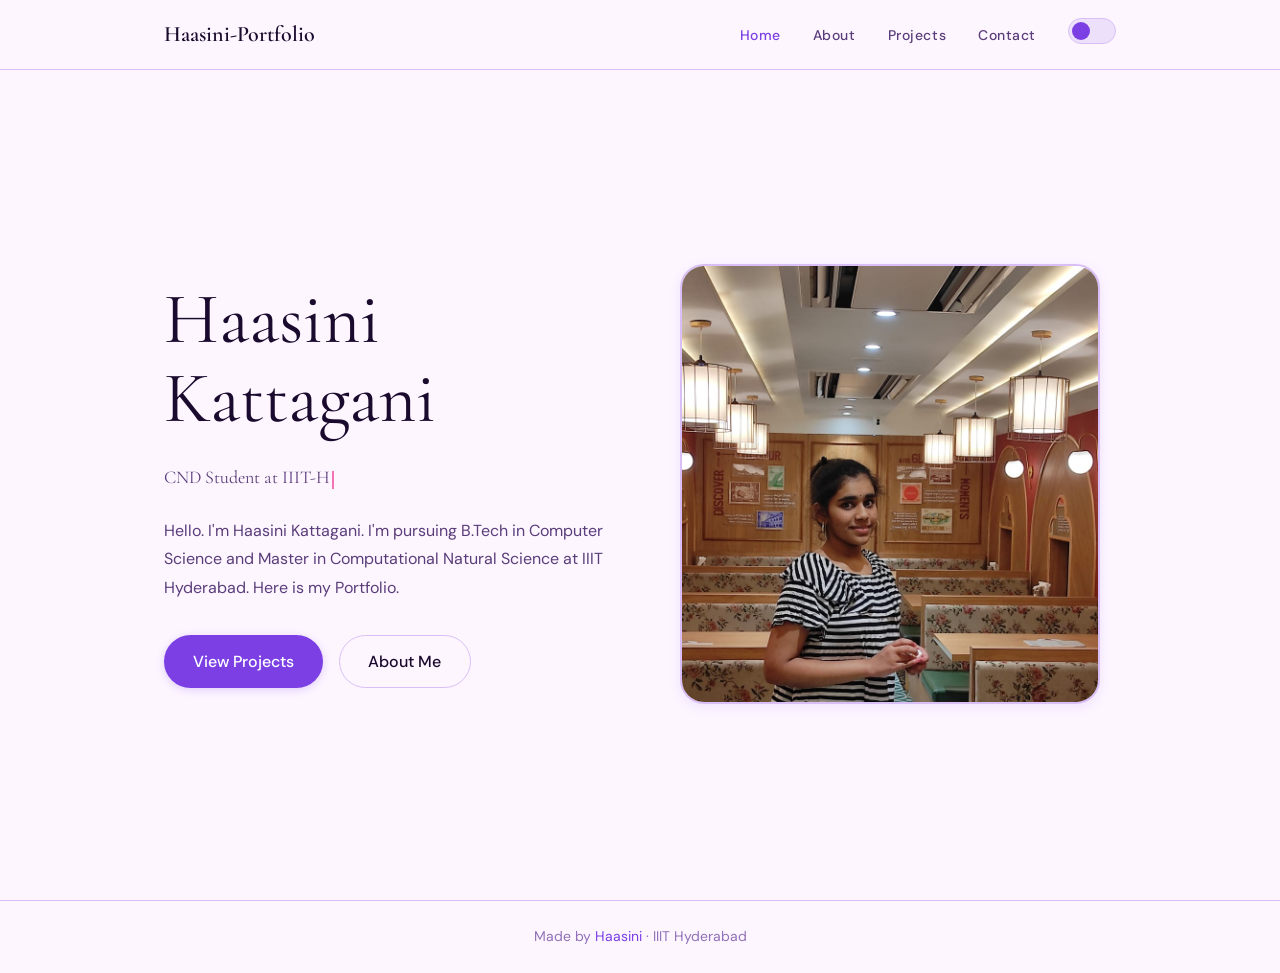
==== index.html @ a5811882 "my personal website" ====
<!DOCTYPE html>
<html lang="en" data-theme="light">
<head>
  <meta charset="UTF-8" />
  <meta name="viewport" content="width=device-width, initial-scale=1.0" />
  <meta name="description" content="Personal portfolio of Haasini Kattagani — CND student at IIIT Hyderabad." />
  <title>Haasini Kattagani — Portfolio</title>
  <link rel="stylesheet" href="css/style.css" />
  <style>
    .hero {
      min-height: calc(100vh - 68px);
      align-items: center;
      padding-top: var(--space-16);
      padding-bottom: var(--space-16);
    }

    .hero-name {
      font-size: clamp(2.6rem, 6vw, 4.5rem);
      font-weight: 400;
      color: var(--color-text-primary);
      margin-bottom: var(--space-6);
    }

    .hero-avatar {
      width: 420px;
      height: 440px;
      border-radius: 24px;
      object-fit: cover;
      object-position: top;
      border: 2px solid var(--color-border);
      box-shadow: var(--shadow-md);
    }

    .hero-typed-wrap {
      margin-bottom: var(--space-6);
      font-size: var(--text-lg);
      min-height: 1.8rem;
    }

    .btn {
      padding: 0.75rem 1.8rem;
      font-size: var(--text-base);
    }

    .home-footer-note {
      text-align: center;
      padding: var(--space-6);
      color: var(--color-text-muted);
      font-size: var(--text-sm);
      border-top: 1px solid var(--color-border);
    }

    .home-footer-note a { color: var(--color-accent); }

    [data-theme="dark"] .hero-avatar {
      box-shadow: 0 0 0 3px var(--color-accent-soft), var(--shadow-md);
    }
  </style>
</head>
<body>

  <nav role="navigation" aria-label="Main navigation">
    <div class="nav-inner">
      <a href="index.html" class="nav-logo" aria-label="Home">Haasini-Portfolio</a>
      <ul id="nav-links" class="nav-links" role="list">
        <li><a href="index.html">Home</a></li>
        <li><a href="about.html">About</a></li>
        <li><a href="projects.html">Projects</a></li>
        <li><a href="contact.html">Contact</a></li>
        <li>
          <button class="theme-toggle" id="theme-toggle" aria-label="Toggle dark mode"></button>
        </li>
      </ul>
      <button class="nav-hamburger" id="nav-hamburger" aria-expanded="false" aria-controls="nav-links" aria-label="Open menu">
        <span></span><span></span><span></span>
      </button>
    </div>
  </nav>

  <main>
    <section class="hero" aria-labelledby="hero-name">

      <div class="hero-text">
        <h1 class="hero-name" id="hero-name">Haasini Kattagani</h1>
        <div class="hero-typed-wrap" aria-live="polite">
          <span id="typed-el"></span><span class="typed-cursor" aria-hidden="true"></span>
        </div>
        <p class="hero-desc">
          Hello. I'm Haasini Kattagani. I'm pursuing B.Tech in Computer Science
          and Master in Computational Natural Science at IIIT Hyderabad.
          Here is my Portfolio.
        </p>
        <div class="hero-cta">
          <a href="projects.html" class="btn btn-primary">View Projects</a>
          <a href="about.html" class="btn btn-outline">About Me</a>
        </div>
      </div>

      <div class="hero-image-wrap">
        <img
          src="IMG-20220605-WA0000.jpg"
          alt="Haasini Kattagani"
          class="hero-avatar"
        />
      </div>

    </section>
  </main>

  <footer>
    <p>Made by <a href="about.html">Haasini</a> · IIIT Hyderabad</p>
  </footer>

  <script src="js/nav.js"></script>
  <script src="js/typed.js"></script>
  <script src="js/about.js"></script>
  <script>
    initTheme();
    initNav();
    initScrollReveal();

    const typedEl = document.getElementById('typed-el');
    if (typedEl) {
      const typer = new TypedText(typedEl, {
        strings: ['CND Student at IIIT-H', 'UG1' , 'welcome to my personal website'],
        typingSpeed: 75,
        eraseSpeed: 45,
        pauseDuration: 2000
      });
      typer.start();
    }
  </script>
</body>
</html>
---- css/style.css ----
@import url('https://fonts.googleapis.com/css2?family=Cormorant+Garamond:ital,wght@0,400;0,600;1,400&family=DM+Sans:wght@300;400;500&display=swap');

:root {

  --color-bg:             #fdf6ff;
  --color-surface:        #f5e9ff;
  --color-surface-alt:    #ede0fa;
  --color-border:         #d9bff5;
  --color-text-primary:   #1a0a2e;
  --color-text-secondary: #5a3d7a;
  --color-text-muted:     #9070b8;
  --color-accent:         #7b3fe4;
  --color-accent-soft:    #c084fc;
  --color-pink:           #f472b6;
  --color-pink-soft:      #fce7f3;
  --color-link:           #7b3fe4;
  --color-nav-bg:         rgba(253, 246, 255, 0.92);
  --color-card-bg:        #ffffff;
  --color-tag-bg:         #ede0fa;
  --color-tag-text:       #6d28d9;
  --color-success:        #10b981;


  --text-xs:   0.75rem;
  --text-sm:   0.875rem;
  --text-base: 1rem;
  --text-lg:   1.125rem;
  --text-xl:   1.375rem;
  --text-2xl:  1.75rem;
  --text-3xl:  2.25rem;
  --text-4xl:  3rem;
  --text-5xl:  4rem;

  --space-1:  0.25rem;
  --space-2:  0.5rem;
  --space-3:  0.75rem;
  --space-4:  1rem;
  --space-6:  1.5rem;
  --space-8:  2rem;
  --space-10: 2.5rem;
  --space-12: 3rem;
  --space-16: 4rem;
  --space-24: 6rem;

  --radius-sm:   6px;
  --radius-md:   12px;
  --radius-lg:   18px;
  --radius-pill: 999px;
  --shadow-sm:   0 1px 4px rgba(123, 63, 228, 0.07);
  --shadow-md:   0 3px 12px rgba(123, 63, 228, 0.11);
  --transition-theme: background-color 500ms ease, color 500ms ease,
                      border-color 500ms ease, box-shadow 500ms ease;
  --font-display: 'Cormorant Garamond', serif;
  --font-body:    'DM Sans', sans-serif;
}

[data-theme="dark"] {
  --color-bg:             #0e0818;
  --color-surface:        #1a1028;
  --color-surface-alt:    #241535;
  --color-border:         #3d2260;
  --color-text-primary:   #f0e6ff;
  --color-text-secondary: #c4a8e8;
  --color-text-muted:     #8b6baa;
  --color-accent:         #a855f7;
  --color-accent-soft:    #d8b4fe;
  --color-pink:           #f9a8d4;
  --color-pink-soft:      #3d1a2e;
  --color-link:           #c084fc;
  --color-nav-bg:         rgba(14, 8, 24, 0.92);
  --color-card-bg:        #1a1028;
  --color-tag-bg:         #2d1a4a;
  --color-tag-text:       #c084fc;
  --color-success:        #34d399;
}


*, *::before, *::after { box-sizing: border-box; margin: 0; padding: 0; }

html { scroll-behavior: smooth; font-size: 16px; }

body {
  font-family: var(--font-body);
  font-size: var(--text-base);
  line-height: 1.7;
  color: var(--color-text-primary);
  background-color: var(--color-bg);
  transition: var(--transition-theme);
  min-height: 100vh;
}

img { max-width: 100%; height: auto; display: block; }
a { color: var(--color-link); text-decoration: none; }
a:hover { text-decoration: underline; }
ul { list-style: none; }
button { cursor: pointer; font-family: var(--font-body); border: none; background: none; }

:focus-visible {
  outline: 2px solid var(--color-accent);
  outline-offset: 3px;
  border-radius: var(--radius-sm);
}


.container {
  max-width: 1000px;
  margin: 0 auto;
  padding: 0 var(--space-6);
}

nav {
  position: fixed;
  top: 0; left: 0; right: 0;
  z-index: 100;
  background: var(--color-nav-bg);
  backdrop-filter: blur(10px);
  -webkit-backdrop-filter: blur(10px);
  border-bottom: 1px solid var(--color-border);
  transition: var(--transition-theme);
}

.nav-inner {
  display: flex;
  align-items: center;
  justify-content: space-between;
  padding: var(--space-4) var(--space-6);
  max-width: 1000px;
  margin: 0 auto;
}

.nav-logo {
  font-family: var(--font-display);
  font-size: var(--text-xl);
  font-weight: 600;
  color: var(--color-text-primary);
  text-decoration: none;
}

.nav-links {
  display: flex;
  align-items: center;
  gap: var(--space-8);
}

.nav-links a {
  font-size: var(--text-sm);
  font-weight: 500;
  color: var(--color-text-secondary);
  letter-spacing: 0.04em;
  text-decoration: none;
  transition: color 200ms ease;
}

.nav-links a:hover,
.nav-links a.active { color: var(--color-accent); }

.theme-toggle {
  width: 48px;
  height: 26px;
  border-radius: var(--radius-pill);
  background: var(--color-surface-alt);
  border: 1px solid var(--color-border);
  position: relative;
  transition: background 500ms ease, border-color 500ms ease;
}

.theme-toggle::after {
  content: '';
  position: absolute;
  top: 3px; left: 3px;
  width: 18px; height: 18px;
  border-radius: 50%;
  background: var(--color-accent);
  transition: transform 500ms ease;
}

[data-theme="dark"] .theme-toggle::after { transform: translateX(22px); }

.nav-hamburger {
  display: none;
  flex-direction: column;
  gap: 5px;
  padding: var(--space-2);
}

.nav-hamburger span {
  display: block;
  width: 22px; height: 2px;
  background: var(--color-text-primary);
  transition: all 250ms ease;
}


main { padding-top: 68px; }


.hero {
  max-width: 1000px;
  margin: 0 auto;
  padding: var(--space-16) var(--space-6) var(--space-12);
  display: grid;
  grid-template-columns: 1fr 1fr;
  gap: var(--space-12);
  align-items: center;
  animation: fadeIn 0.5s ease both;
}

.hero-greeting {
  font-size: var(--text-sm);
  font-weight: 500;
  letter-spacing: 0.12em;
  text-transform: uppercase;
  color: var(--color-accent);
  margin-bottom: var(--space-3);
}

.hero-name {
  font-family: var(--font-display);
  font-size: clamp(2.5rem, 6vw, var(--text-5xl));
  font-weight: 400;
  line-height: 1.1;
  color: var(--color-text-primary);
  margin-bottom: var(--space-3);
}

.hero-name em { font-style: italic; color: var(--color-accent); }

.hero-typed-wrap {
  font-size: var(--text-lg);
  font-family: var(--font-display);
  color: var(--color-text-secondary);
  min-height: 2rem;
  margin-bottom: var(--space-6);
}

.typed-cursor {
  display: inline-block;
  width: 2px;
  height: 1em;
  background: var(--color-pink);
  margin-left: 2px;
  vertical-align: middle;
  animation: blink 1s step-end infinite;
}

@keyframes blink {
  0%, 100% { opacity: 1; }
  50%       { opacity: 0; }
}

.hero-desc {
  font-size: var(--text-base);
  color: var(--color-text-secondary);
  max-width: 440px;
  line-height: 1.8;
  margin-bottom: var(--space-8);
}

.hero-cta {
  display: flex;
  gap: var(--space-4);
  flex-wrap: wrap;
}

.hero-image-wrap {
  display: flex;
  justify-content: center;
}

.hero-avatar {
  width: 300px; height: 300px;
  border-radius: var(--radius-lg);
  object-fit: cover;
  border: 2px solid var(--color-border);
  box-shadow: var(--shadow-md);
}

.hero-avatar-placeholder {
  width: 300px; height: 300px;
  border-radius: var(--radius-lg);
  background: var(--color-surface);
  border: 2px solid var(--color-border);
  display: flex;
  align-items: center;
  justify-content: center;
  flex-direction: column;
  gap: var(--space-3);
}

.hero-avatar-placeholder svg { opacity: 0.35; color: var(--color-accent); }
.hero-avatar-placeholder span { font-size: var(--text-sm); color: var(--color-text-muted); }


.btn {
  display: inline-flex;
  align-items: center;
  gap: var(--space-2);
  padding: 0.6rem 1.4rem;
  border-radius: var(--radius-pill);
  font-size: var(--text-sm);
  font-weight: 500;
  transition: opacity 180ms ease, box-shadow 180ms ease;
  text-decoration: none;
}

.btn:hover { opacity: 0.82; text-decoration: none; }

.btn-primary {
  background: var(--color-accent);
  color: #fff;
  box-shadow: 0 2px 8px rgba(123, 63, 228, 0.22);
}

.btn-outline {
  border: 1.5px solid var(--color-border);
  color: var(--color-text-primary);
}

.btn-outline:hover {
  border-color: var(--color-accent);
  color: var(--color-accent);
  opacity: 1;
}


.section-label {
  font-size: var(--text-xs);
  letter-spacing: 0.18em;
  text-transform: uppercase;
  color: var(--color-accent);
  font-weight: 500;
  margin-bottom: var(--space-2);
}

.section-title {
  font-family: var(--font-display);
  font-size: var(--text-3xl);
  font-weight: 400;
  color: var(--color-text-primary);
  margin-bottom: var(--space-8);
  line-height: 1.2;
}

.section-title em { font-style: italic; color: var(--color-accent); }


.skills-section {
  background: var(--color-surface);
  padding: var(--space-16) var(--space-6);
  transition: var(--transition-theme);
}

.skills-grid {
  display: grid;
  grid-template-columns: repeat(3, 1fr);
  gap: var(--space-6);
  max-width: 1000px;
  margin: 0 auto;
}

.skill-card {
  background: var(--color-card-bg);
  border: 1px solid var(--color-border);
  border-radius: var(--radius-md);
  padding: var(--space-6);
  transition: box-shadow 200ms ease, var(--transition-theme);
}

.skill-card:hover { box-shadow: var(--shadow-md); }
.skill-icon { font-size: 1.6rem; margin-bottom: var(--space-3); }

.skill-name {
  font-family: var(--font-display);
  font-size: var(--text-xl);
  font-weight: 400;
  color: var(--color-text-primary);
  margin-bottom: var(--space-2);
}

.skill-desc { font-size: var(--text-sm); color: var(--color-text-muted); line-height: 1.6; }


.featured-section {
  padding: var(--space-16) var(--space-6);
  max-width: 1000px;
  margin: 0 auto;
}

.featured-grid {
  display: grid;
  grid-template-columns: 2fr 1fr;
  grid-template-rows: auto auto;
  gap: var(--space-6);
}


.project-card {
  background: var(--color-card-bg);
  border: 1px solid var(--color-border);
  border-radius: var(--radius-md);
  padding: var(--space-6);
  display: flex;
  flex-direction: column;
  gap: var(--space-3);
  transition: box-shadow 200ms ease, var(--transition-theme);
}

.project-card:hover { box-shadow: var(--shadow-md); }
.project-card.hidden { display: none; }

.project-number {
  font-family: var(--font-display);
  font-size: var(--text-2xl);
  font-weight: 300;
  color: var(--color-border);
  line-height: 1;
}

.project-title {
  font-family: var(--font-display);
  font-size: var(--text-xl);
  font-weight: 400;
  color: var(--color-text-primary);
}

.project-desc { font-size: var(--text-sm); color: var(--color-text-secondary); line-height: 1.7; flex: 1; }

.project-tags { display: flex; flex-wrap: wrap; gap: var(--space-2); }

.tag {
  font-size: var(--text-xs);
  font-weight: 500;
  padding: 2px 10px;
  border-radius: var(--radius-pill);
  background: var(--color-tag-bg);
  color: var(--color-tag-text);
  transition: var(--transition-theme);
}

.project-meta {
  display: flex;
  flex-direction: column;
  gap: var(--space-3);
  padding-top: var(--space-4);
  border-top: 1px solid var(--color-border);
}

.project-meta-item { font-size: var(--text-xs); color: var(--color-text-muted); line-height: 1.6; }

.project-meta-item strong {
  color: var(--color-text-secondary);
  display: block;
  margin-bottom: 2px;
  font-size: var(--text-sm);
}


.page-hero {
  padding: var(--space-16) var(--space-6) var(--space-12);
  max-width: 1000px;
  margin: 0 auto;
  display: grid;
  grid-template-columns: 1fr 1fr;
  gap: var(--space-12);
  align-items: start;
  animation: fadeIn 0.5s ease both;
}

.page-tag {
  display: inline-block;
  font-size: var(--text-xs);
  letter-spacing: 0.15em;
  text-transform: uppercase;
  color: var(--color-accent);
  background: var(--color-surface);
  border: 1px solid var(--color-border);
  padding: 2px 12px;
  border-radius: var(--radius-pill);
  margin-bottom: var(--space-4);
}

.page-title {
  font-family: var(--font-display);
  font-size: var(--text-4xl);
  font-weight: 400;
  line-height: 1.1;
  color: var(--color-text-primary);
  margin-bottom: var(--space-4);
}

.page-title em { font-style: italic; color: var(--color-accent); }

.about-pfp-wrap { display: flex; justify-content: center; }

.about-pfp {
  width: 260px; height: 260px;
  border-radius: var(--radius-md);
  object-fit: cover;
  border: 2px solid var(--color-border);
  box-shadow: var(--shadow-sm);
}

.about-pfp-placeholder {
  width: 260px; height: 260px;
  border-radius: var(--radius-md);
  background: var(--color-surface);
  border: 2px solid var(--color-border);
  display: flex;
  align-items: center;
  justify-content: center;
  flex-direction: column;
  gap: var(--space-3);
}

.about-pfp-placeholder svg { opacity: 0.4; color: var(--color-accent); }
.about-pfp-placeholder span { font-size: var(--text-sm); color: var(--color-text-muted); }


.about-body {
  padding: 0 var(--space-6) var(--space-16);
  max-width: 1000px;
  margin: 0 auto;
}

.about-statement {
  font-size: var(--text-base);
  line-height: 1.9;
  color: var(--color-text-secondary);
  max-width: 720px;
  margin-bottom: var(--space-12);
}

.timeline-section { margin-bottom: var(--space-12); }

.timeline-section h2 {
  font-family: var(--font-display);
  font-size: var(--text-2xl);
  font-weight: 400;
  color: var(--color-text-primary);
  margin-bottom: var(--space-6);
}

.timeline-list {
  border-left: 2px solid var(--color-border);
  padding-left: var(--space-8);
}

.timeline-item { position: relative; margin-bottom: var(--space-3); }

.timeline-item::before {
  content: '';
  position: absolute;
  left: calc(-1 * var(--space-8) - 5px);
  top: 18px;
  width: 10px; height: 10px;
  border-radius: 50%;
  background: var(--color-accent);
  border: 2px solid var(--color-bg);
}

.timeline-item button {
  width: 100%;
  text-align: left;
  padding: var(--space-3) var(--space-4);
  background: var(--color-card-bg);
  border: 1px solid var(--color-border);
  border-radius: var(--radius-sm);
  color: var(--color-text-primary);
  font-size: var(--text-sm);
  font-weight: 500;
  display: flex;
  align-items: center;
  gap: var(--space-3);
  transition: border-color 180ms ease;
}

.timeline-item button:hover { border-color: var(--color-accent); }

.timeline-year {
  font-size: var(--text-xs);
  letter-spacing: 0.08em;
  color: var(--color-accent);
  flex-shrink: 0;
  min-width: 36px;
}

.timeline-chevron {
  margin-left: auto;
  transition: transform 300ms ease;
  color: var(--color-text-muted);
  flex-shrink: 0;
}

.timeline-item[aria-expanded="true"] .timeline-chevron { transform: rotate(180deg); }

.timeline-body { max-height: 0; overflow: hidden; transition: max-height 400ms ease; }

.timeline-body-inner {
  padding: var(--space-3) var(--space-4);
  font-size: var(--text-sm);
  color: var(--color-text-secondary);
  line-height: 1.7;
  border: 1px solid var(--color-border);
  border-top: none;
  border-radius: 0 0 var(--radius-sm) var(--radius-sm);
  background: var(--color-surface);
}


.projects-hero {
  padding: var(--space-16) var(--space-6) var(--space-8);
  max-width: 1000px;
  margin: 0 auto;
  animation: fadeIn 0.5s ease both;
}

.filter-bar {
  display: flex;
  flex-wrap: wrap;
  gap: var(--space-2);
  align-items: center;
  padding: 0 var(--space-6);
  max-width: 1000px;
  margin: 0 auto var(--space-6);
}

.filter-label { font-size: var(--text-sm); color: var(--color-text-muted); font-weight: 500; }

.filter-btn {
  padding: 4px 14px;
  border-radius: var(--radius-pill);
  font-size: var(--text-sm);
  border: 1.5px solid var(--color-border);
  color: var(--color-text-secondary);
  background: transparent;
  transition: border-color 180ms ease, color 180ms ease, background 180ms ease;
}

.filter-btn:hover { border-color: var(--color-accent); color: var(--color-accent); }
.filter-btn.active { background: var(--color-accent); border-color: var(--color-accent); color: #fff; }

.filter-clear {
  padding: 4px 14px;
  border-radius: var(--radius-pill);
  font-size: var(--text-sm);
  color: var(--color-pink);
  border: 1.5px solid var(--color-pink);
  background: transparent;
  transition: all 180ms ease;
  display: none;
}

.filter-clear.visible { display: inline-flex; }
.filter-clear:hover { background: var(--color-pink); color: #fff; }

.projects-grid {
  display: grid;
  grid-template-columns: repeat(2, 1fr);
  gap: var(--space-6);
  padding: 0 var(--space-6);
  max-width: 1000px;
  margin: 0 auto var(--space-16);
}


.contact-wrap {
  padding: var(--space-16) var(--space-6);
  max-width: 1000px;
  margin: 0 auto;
  display: grid;
  grid-template-columns: 1fr 1.3fr;
  gap: var(--space-12);
  align-items: start;
  animation: fadeIn 0.5s ease both;
}

.contact-links { display: flex; flex-direction: column; gap: var(--space-3); margin-top: var(--space-6); }

.contact-link {
  display: flex;
  align-items: center;
  gap: var(--space-3);
  padding: var(--space-3) var(--space-4);
  background: var(--color-card-bg);
  border: 1px solid var(--color-border);
  border-radius: var(--radius-sm);
  color: var(--color-text-secondary);
  font-size: var(--text-sm);
  transition: border-color 180ms ease, color 180ms ease;
  text-decoration: none;
}

.contact-link:hover { border-color: var(--color-accent); color: var(--color-accent); text-decoration: none; }

.contact-link-icon {
  width: 32px; height: 32px;
  border-radius: var(--radius-sm);
  background: var(--color-surface);
  display: flex;
  align-items: center;
  justify-content: center;
  flex-shrink: 0;
}

.contact-form-wrap h2 {
  font-family: var(--font-display);
  font-size: var(--text-2xl);
  font-weight: 400;
  color: var(--color-text-primary);
  margin-bottom: var(--space-6);
}

.contact-form {
  background: var(--color-card-bg);
  border: 1px solid var(--color-border);
  border-radius: var(--radius-md);
  padding: var(--space-6);
  display: flex;
  flex-direction: column;
  gap: var(--space-5);
}

.form-group { display: flex; flex-direction: column; gap: var(--space-2); }

.form-group label { font-size: var(--text-sm); font-weight: 500; color: var(--color-text-secondary); }

.form-group input,
.form-group textarea {
  padding: var(--space-3) var(--space-4);
  background: var(--color-surface);
  border: 1.5px solid var(--color-border);
  border-radius: var(--radius-sm);
  color: var(--color-text-primary);
  font-family: var(--font-body);
  font-size: var(--text-sm);
  transition: border-color 180ms ease;
  resize: vertical;
}

.form-group input:focus,
.form-group textarea:focus { outline: none; border-color: var(--color-accent); }

.form-group input.error,
.form-group textarea.error { border-color: #ef4444; }

.form-error { font-size: var(--text-xs); color: #ef4444; display: none; }
.form-error.visible { display: block; }

.form-success {
  display: none;
  flex-direction: column;
  align-items: center;
  gap: var(--space-4);
  padding: var(--space-12);
  text-align: center;
}

.form-success.visible { display: flex; }
.form-success svg { color: var(--color-success); }
.form-success h3 { font-family: var(--font-display); font-size: var(--text-2xl); font-weight: 400; }
.form-success p { color: var(--color-text-muted); font-size: var(--text-sm); }


footer {
  border-top: 1px solid var(--color-border);
  padding: var(--space-6);
  text-align: center;
  color: var(--color-text-muted);
  font-size: var(--text-sm);
  transition: var(--transition-theme);
}

footer a { color: var(--color-accent); }


.reveal { opacity: 0; transition: opacity 500ms ease; }
.reveal.visible { opacity: 1; }

@keyframes fadeIn {
  from { opacity: 0; }
  to   { opacity: 1; }
}


@media (prefers-reduced-motion: reduce) {
  *, *::before, *::after {
    animation-duration: 0.01ms !important;
    animation-iteration-count: 1 !important;
    transition-duration: 0.01ms !important;
  }
  .reveal { opacity: 1; }
}


@media (max-width: 768px) {
  .nav-links {
    display: none;
    position: fixed;
    top: 64px; left: 0; right: 0;
    background: var(--color-nav-bg);
    backdrop-filter: blur(10px);
    flex-direction: column;
    gap: 0;
    border-bottom: 1px solid var(--color-border);
    padding: var(--space-3) 0;
  }
  .nav-links.open { display: flex; }
  .nav-links a { padding: var(--space-3) var(--space-6); width: 100%; }
  .nav-hamburger { display: flex; }

  .hero {
    grid-template-columns: 1fr;
    padding: var(--space-10) var(--space-6) var(--space-8);
    gap: var(--space-8);
    text-align: center;
  }
  .hero-cta { justify-content: center; }
  .hero-desc { margin: 0 auto var(--space-6); }
  .hero-avatar, .hero-avatar-placeholder { width: 200px; height: 200px; }

  .skills-grid        { grid-template-columns: 1fr; }
  .featured-grid      { grid-template-columns: 1fr; }
  .projects-grid      { grid-template-columns: 1fr; }
  .page-hero          { grid-template-columns: 1fr; }
  .contact-wrap       { grid-template-columns: 1fr; }

  .section-title { font-size: var(--text-2xl); }
  .page-title    { font-size: var(--text-3xl); }
}


@media (min-width: 1024px) {
  .featured-grid .project-card:first-child {
    grid-column: 1;
    grid-row: 1 / 3;
  }
  .featured-grid .project-card:nth-child(2) {
    grid-column: 2;
    grid-row: 1;
  }
  .featured-grid .project-card:nth-child(3) {
    grid-column: 2;
    grid-row: 2;
  }
}
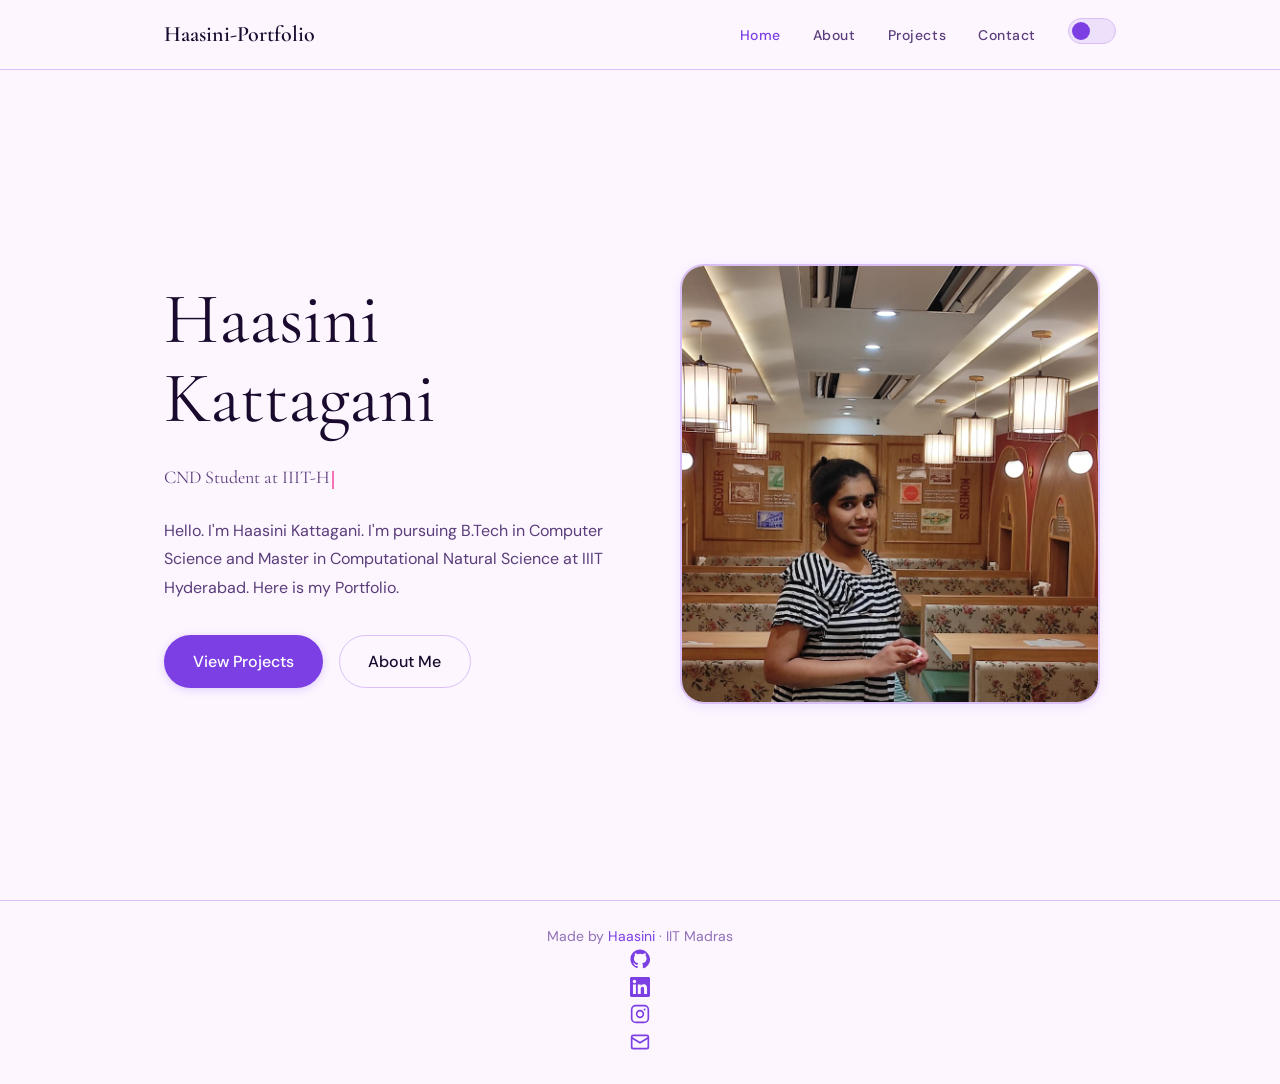
==== commit f49f7bbd: "Update index.html" ====
--- a/index.html
+++ b/index.html
@@ -107,8 +107,22 @@
     </section>
   </main>
 
-  <footer>
-    <p>Made by <a href="about.html">Haasini</a> · IIIT Hyderabad</p>
+ <footer>
+    <p>Made by <a href="about.html">Haasini</a> · IIT Madras </p>
+    <ul class="social-links" role="list">
+  <li><a href="https://github.com/haasinikattagani" target="_blank" rel="noopener noreferrer" aria-label="GitHub">
+    <svg width="20" height="20" viewBox="0 0 24 24" fill="currentColor" aria-hidden="true"><path d="M12 .5C5.7.5.5 5.7.5 12c0 5.1 3.3 9.4 7.9 10.9.6.1.8-.2.8-.6v-2c-3.2.7-3.9-1.5-3.9-1.5-.5-1.3-1.3-1.7-1.3-1.7-1.1-.7.1-.7.1-.7 1.2.1 1.8 1.2 1.8 1.2 1 1.8 2.7 1.3 3.4 1 .1-.8.4-1.3.7-1.6-2.6-.3-5.3-1.3-5.3-5.8 0-1.3.5-2.3 1.2-3.1-.1-.3-.5-1.5.1-3.1 0 0 1-.3 3.3 1.2a11.4 11.4 0 016 0c2.3-1.5 3.3-1.2 3.3-1.2.6 1.6.2 2.8.1 3.1.8.8 1.2 1.8 1.2 3.1 0 4.5-2.7 5.5-5.3 5.8.4.4.8 1.1.8 2.2v3.3c0 .4.2.7.8.6 4.6-1.5 7.9-5.8 7.9-10.9C23.5 5.7 18.3.5 12 .5z"/></svg>
+  </a></li>
+  <li><a href="https://www.linkedin.com/in/haasini-kattagani/" target="_blank" rel="noopener noreferrer" aria-label="LinkedIn">
+    <svg width="20" height="20" viewBox="0 0 24 24" fill="currentColor" aria-hidden="true"><path d="M20.45 20.45h-3.56v-5.57c0-1.33-.03-3.04-1.85-3.04-1.85 0-2.14 1.45-2.14 2.94v5.67H9.35V9h3.41v1.56h.05c.48-.9 1.64-1.85 3.37-1.85 3.6 0 4.27 2.37 4.27 5.46v6.28zM5.34 7.43a2.06 2.06 0 110-4.13 2.06 2.06 0 010 4.13zM7.12 20.45H3.55V9h3.57v11.45zM22.22 0H1.77C.79 0 0 .77 0 1.72v20.56C0 23.23.79 24 1.77 24h20.45c.98 0 1.78-.77 1.78-1.72V1.72C24 .77 23.2 0 22.22 0z"/></svg>
+  </a></li>
+  <li><a href="https://www.instagram.com/k.haasini_13/" target="_blank" rel="noopener noreferrer" aria-label="Instagram">
+    <svg width="20" height="20" viewBox="0 0 24 24" fill="none" stroke="currentColor" stroke-width="2" aria-hidden="true"><rect x="2" y="2" width="20" height="20" rx="5"/><circle cx="12" cy="12" r="4"/><circle cx="17.5" cy="6.5" r="1.2" fill="currentColor" stroke="none"/></svg>
+  </a></li>
+  <li><a href="lalithahaasini@gmail.com" aria-label="Email">
+    <svg width="20" height="20" viewBox="0 0 24 24" fill="none" stroke="currentColor" stroke-width="2" aria-hidden="true"><rect x="2" y="4" width="20" height="16" rx="2"/><path d="M2 7l10 6 10-6"/></svg>
+  </a></li>
+</ul>
   </footer>
 
   <script src="js/nav.js"></script>
@@ -131,4 +145,4 @@
     }
   </script>
 </body>
-</html>+</html>
